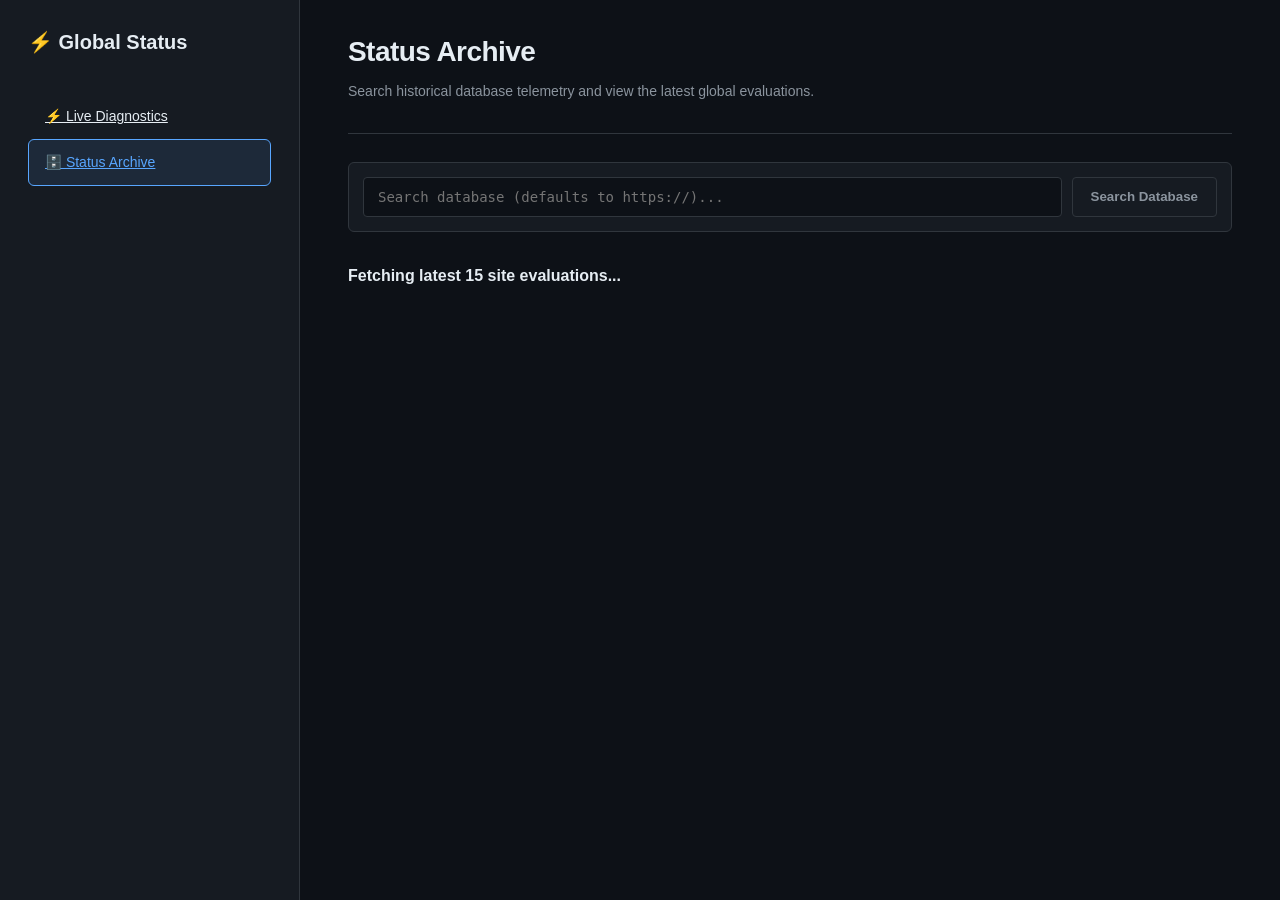
==== archive/index.html @ d2cebad3 "Create index.html v3, moving to multi-page application model" ====
<!DOCTYPE html>
<html lang="en">
<head>
    <meta charset="UTF-8">
    <meta name="viewport" content="width=device-width, initial-scale=1.0">
    <title>Status Archive</title>
    <link rel="icon" href="data:image/svg+xml,<svg xmlns=%22http://www.w3.org/2000/svg%22 viewBox=%220 0 100 100%22><text y=%22.9em%22 font-size=%2290%22>⚡</text></svg>">
    
    <!-- Loads global styles from root, and local styles from archive folder -->
    <link rel="stylesheet" href="../style.css">
    <link rel="stylesheet" href="archive.css">
</head>
<body>

<div class="app-layout">
    
    <!-- ================= SIDEBAR ================= -->
    <aside class="sidebar">
        <div class="sidebar-brand">
            <h2>⚡ Global Status</h2>
        </div>
        
        <div class="sidebar-menu">
            <!-- Navigate back one directory for Home -->
            <a href="../index.html" class="nav-btn">⚡ Live Diagnostics</a>
            <a href="index.html" class="nav-btn active">🗄️ Status Archive</a>
        </div>
    </aside>

    <!-- ================= MAIN CONTENT ================= -->
    <main class="main-content">
        <header>
            <h1>Status Archive</h1>
            <p>Search historical database telemetry and view the latest global evaluations.</p>
        </header>

        <div class="search-box">
            <input type="text" id="url-input" placeholder="Search database (defaults to https://)..." />
            <button id="check-btn" onclick="searchTestedUrl()">Search Database</button>
        </div>

        <div id="status-display" class="status-container" style="display: block; margin-top: 32px;">
            <h3 id="checking-headline" style="margin: 0 0 16px 0; font-size: 16px; font-weight: bold;">
                Fetching latest 15 site evaluations...
            </h3>
            <div class="grid" id="nodes-grid"></div>
        </div>
    </main>
</div>

<!-- Telemetry Modal (Moved here because it only belongs in the archive) -->
<div id="detail-modal" class="modal-backdrop" onclick="closeModalOnBackdrop(event)" style="display: none;">
    <div class="modal-card">
        <!-- Modal content omitted for brevity -->
    </div>
</div>

<!-- Loads dedicated JS for this page -->
<script src="archive.js"></script>
</body>
</html>
---- style.css ----
/* ==========================================================
   Enterprise Operations Theme
   Technical Support Dashboard
   ========================================================== */

:root{
    --bg:#0d1117;
    --surface:#161b22;
    --surface-hover:#1c2128;
    --border:#30363d;

    --text:#e6edf3;
    --muted:#8b949e;

    --green:#2ea043;
    --red:#da3633;
    --yellow:#d29922;
    --blue:#58a6ff;

    --button:#238636;
    --button-hover:#2ea043;

    --radius:6px;
}

*{
    box-sizing:border-box;
}

body {
    margin: 0;
    padding: 0; /* Removed padding to let app-layout handle spacing */
    background: var(--bg);
    color: var(--text);
    font-family: Inter, "Segoe UI", Roboto, sans-serif;
    line-height: 1.45;
    -webkit-font-smoothing: antialiased;
}

/* ========================================= */
/* App Layout (Sidebar + Main) */
/* ========================================= */

.app-layout {
    display: flex;
    min-height: 100vh;
}

.sidebar {
    width: 300px;
    background: var(--surface);
    border-right: 1px solid var(--border);
    padding: 28px;
    display: flex;
    flex-direction: column;
    gap: 36px;
    flex-shrink: 0;
}

.sidebar-brand h2 {
    margin: 0;
    font-size: 20px;
    color: var(--text);
}

.sidebar-section h3 {
    font-size: 11px;
    text-transform: uppercase;
    color: var(--muted);
    letter-spacing: 0.05em;
    margin: 0 0 12px 0;
}

/* Navigation Button */
.sidebar-menu {
    display: flex;
    flex-direction: column;
}

.nav-btn {
    background: transparent;
    border: 1px solid transparent;
    color: var(--text);
    text-align: left;
    padding: 12px 16px;
    border-radius: var(--radius);
    font-size: 14px;
    font-weight: 500;
    cursor: pointer;
    transition: all 0.2s;
    display: flex;
    align-items: center;
    gap: 10px;
}

.nav-btn:hover {
    background: var(--surface-hover);
}

.nav-btn.active {
    background: rgba(88, 166, 255, 0.1);
    border: 1px solid var(--blue);
    color: var(--blue);
}

/* Vertical Search Box in Sidebar */
.search-box.sidebar-search {
    flex-direction: column;
    padding: 0;
    background: transparent;
    border: none;
    gap: 8px;
}

.search-box.sidebar-search input {
    width: 100%;
}

.search-box.sidebar-search button {
    width: 100%;
}

/* Main Content Area */
.main-content {
    flex: 1;
    padding: 32px 48px;
    max-width: 1100px;
    overflow-y: auto;
}

/* ========================================= */
/* Sidebar Footer / Developer Credit */
/* ========================================= */

.sidebar-footer {
    margin-top: auto; /* Pushes the footer to the bottom of the sidebar */
    padding-top: 24px;
    border-top: 1px solid var(--border);
}

.sidebar-footer p {
    font-size: 11px;
    color: #6e7681;
    text-transform: uppercase;
    letter-spacing: 0.05em;
    margin: 0 0 12px 0;
}

.github-link {
    display: flex;
    align-items: center;
    gap: 8px;
    color: var(--muted);
    text-decoration: none;
    font-size: 13px;
    font-weight: 500;
    transition: color 0.15s ease;
}

.github-link:hover {
    color: var(--text); /* Lights up white on hover */
}

/* ========================================= */

header{
    margin-bottom:28px;
    padding-bottom:18px;
    border-bottom:1px solid var(--border);
}

h1{
    margin:0;
    font-size:28px;
    font-weight:700;
    letter-spacing:-.02em;
}

p{
    margin-top:8px;
    color:var(--muted);
    font-size:14px;
}

/* ========================================= */

.search-box{
    display:flex;
    gap:10px;
    margin-bottom:22px;
    padding:14px;
    background:var(--surface);
    border:1px solid var(--border);
    border-radius:var(--radius);
}

input{
    flex:1;
    padding:11px 14px;
    background:var(--bg);
    color:var(--text);
    border:1px solid var(--border);
    border-radius:4px;
    outline:none;
    font-size:14px;
    font-family:
        ui-monospace,
        SFMono-Regular,
        Consolas,
        monospace;
    transition:border-color .15s;
}

input:focus{
    border-color:var(--blue);
}

button{
    border:none;
    background:var(--button);
    color:#fff;
    padding:11px 18px;
    border-radius:4px;
    font-weight:600;
    cursor:pointer;
    transition:background .15s;
}

button:hover{
    background:var(--button-hover);
}

button:disabled{
    background:#30363d;
    color:#7d8590;
    cursor:not-allowed;
}

/* ========================================= */
/* Deprioritized Search Button Style */
/* ========================================= */

#check-btn {
    background: transparent;
    border: 1px solid var(--border);
    color: var(--muted);
    transition: all 0.15s ease;
}

#check-btn:hover {
    background: var(--surface-hover);
    border-color: #484f58;
    color: var(--text);
}

/* ========================================= */

.status-container{
    display:none;
}

.grid{
    display:grid;
    grid-template-columns:repeat(auto-fit,minmax(280px,1fr));
    gap:12px;
}

/* ========================================= */

.card{
    display:flex;
    flex-direction:column;
    justify-content:space-between;
    background:var(--surface);
    border:1px solid var(--border);
    border-left:4px solid #484f58;
    border-radius:6px;
    padding:16px;
    transition:
        background .15s,
        border-color .15s,
        transform .15s;
    cursor:pointer;
}

.card:hover{
    background:var(--surface-hover);
    border-color:#3d444d;
    transform:translateY(-1px);
}

.card-success{
    border-left-color:var(--green);
}

.card-danger{
    border-left-color:var(--red);
}

.card-warning{
    border-left-color:var(--yellow);
}

/* ========================================= */

.card-header{
    display:flex;
    justify-content:space-between;
    align-items:flex-start;
    margin-bottom:12px;
    gap:8px;
}

.card-title{
    font-size:12px;
    font-weight:700;
    letter-spacing:.05em;
    color:var(--text);
    word-break:break-word;
}

.dot{
    width:8px;
    height:8px;
    border-radius:50%;
    flex-shrink:0;
    margin-top:5px;
}

.dot-up{
    background:var(--green);
}

.dot-down{
    background:var(--red);
}

/* ========================================= */

.metric{
    display:flex;
    justify-content:space-between;
    align-items:center;
    padding:5px 0;
    font-size:13px;
    border-bottom:1px solid rgba(255,255,255,.03);
}

.metric:last-child{
    border:none;
}

.label{
    color:var(--muted);
}

.value{
    font-family:
        ui-monospace,
        SFMono-Regular,
        Consolas,
        monospace;
    font-weight:600;
}

.text-up{
    color:var(--green);
}

.text-down{
    color:var(--red);
}

.text-warn{
    color:var(--yellow);
}

/* ========================================= */

.geo-badge{
    margin-top:12px;
    padding:6px 8px;
    background:#241c0b;
    color:#d29922;
    border:1px solid #5c4815;
    border-radius:4px;
    font-size:11px;
    font-weight:600;
}

/* ========================================= */

.inspect-btn{
    margin-top:14px;
    padding:8px;
    width:100%;
    background:#21262d;
    color:var(--muted);
    border:1px solid var(--border);
    border-radius:4px;
    font-size:12px;
    font-weight:600;
    transition:
        background .15s,
        color .15s;
}

.card:hover .inspect-btn{
    background:#30363d;
    color:var(--text);
}

/* ========================================= */
/* Modal */
/* ========================================= */

.modal-backdrop{
    display:none;
    position:fixed;
    inset:0;
    background:rgba(0,0,0,.72);
    z-index:1000;
    justify-content:center;
    align-items:center;
    padding:20px;
}

.modal-card{
    width:100%;
    max-width:560px;
    background:var(--surface);
    border:1px solid var(--border);
    border-radius:8px;
    padding:22px;
    animation:modalSlide .18s ease-out;
}

.modal-header{
    display:flex;
    justify-content:space-between;
    align-items:center;
    margin-bottom:18px;
    padding-bottom:12px;
    border-bottom:1px solid var(--border);
}

.modal-header h3{
    margin:0;
    font-size:18px;
    font-weight:600;
}

.modal-close{
    color:var(--muted);
    cursor:pointer;
    font-size:22px;
}

.modal-close:hover{
    color:var(--text);
}

.modal-row{

    display:flex;
    justify-content:space-between;
    padding:8px 0;
    border-bottom:1px solid rgba(255,255,255,.03);
    font-size:13px;
}

.modal-row:last-child{
    border:none;
}

.modal-row .key{
    color:var(--muted);
}

.modal-row .val{
    text-align:right;
    font-weight:600;
    font-family:
        ui-monospace,
        SFMono-Regular,
        Consolas,
        monospace;
}

/* ========================================= */

@keyframes modalSlide{

    from{
        opacity:0;
        transform:translateY(8px);
    }

    to{
        opacity:1;
        transform:translateY(0);
    }
}

/* ========================================= */

::-webkit-scrollbar{
    width:10px;
}

::-webkit-scrollbar-thumb{
    background:#3a4048;
}

::-webkit-scrollbar-track{
    background:var(--bg);
}

/* ========================================= */
/* Infrastructure Footer (Muted) */
/* ========================================= */

.runner-info {
    margin-top: 48px;
    padding-top: 24px;
    border-top: 1px solid var(--border);
    color: var(--muted);
    font-size: 12px;
}

.runner-info h4 {
    margin: 0 0 8px 0;
    font-size: 11px;
    color: #6e7681;
    text-transform: uppercase;
    letter-spacing: 0.05em;
}

.runner-info p {
    margin: 0 0 10px 0;
    font-size: 12px;
    color: var(--muted);
}

.runner-info ul {
    margin: 0;
    padding-left: 20px;
    color: var(--muted);
}

.runner-info li {
    margin-bottom: 6px;
    line-height: 1.4;
}

.runner-info strong {
    color: #8b949e; 
    font-weight: 600;
}
.test-panel {
  background: #1e293b;
  border: 1px solid #334155;
  border-radius: 8px;
  padding: 20px;
  margin-bottom: 30px;
}

.test-panel h3 {
  margin-top: 0;
  color: #f8fafc;
  font-size: 1.1rem;
}

.input-group {
  display: flex;
  gap: 10px;
  margin-bottom: 15px;
}

#live-url-input {
  flex-grow: 1;
  padding: 10px 15px;
  background: #0f172a;
  border: 1px solid #475569;
  color: #fff;
  border-radius: 4px;
}

.primary-btn {
  background: #3b82f6;
  color: white;
  border: none;
  padding: 10px 20px;
  border-radius: 4px;
  cursor: pointer;
  font-weight: bold;
  transition: background 0.2s;
}

.primary-btn:hover {
  background: #2563eb;
}

.primary-btn:disabled {
  background: #475569;
  cursor: not-allowed;
}

.hidden {
  display: none !important;
}

#polling-status {
  display: flex;
  align-items: center;
  gap: 10px;
  color: #94a3b8;
  font-size: 0.9rem;
}

/* Simple CSS Spinner */
.spinner {
  width: 16px;
  height: 16px;
  border: 2px solid #334155;
  border-top-color: #3b82f6;
  border-radius: 50%;
  animation: spin 1s linear infinite;
}

@keyframes spin { 
  to { transform: rotate(360deg); } 
}

/* ========================================= */
/* Mobile Responsive Layout */
/* ========================================= */

@media (max-width: 768px) {
    /* Stack the layout vertically */
    .app-layout {
        flex-direction: column;
    }

    /* Turn the sidebar into a top section */
    .sidebar {
        width: 100%;
        border-right: none;
        border-bottom: 1px solid var(--border);
        padding: 24px 20px;
        gap: 20px;
    }

    /* Hide the "View 15 Evaluations" navigation button on mobile to save space */
    .sidebar-menu {
        display: none; 
    }

    /* Adjust main content padding for smaller screens */
    .main-content {
        padding: 24px 20px;
    }

    /* Make the grid 1-column on mobile for readability */
    .grid {
        grid-template-columns: 1fr;
    }
}
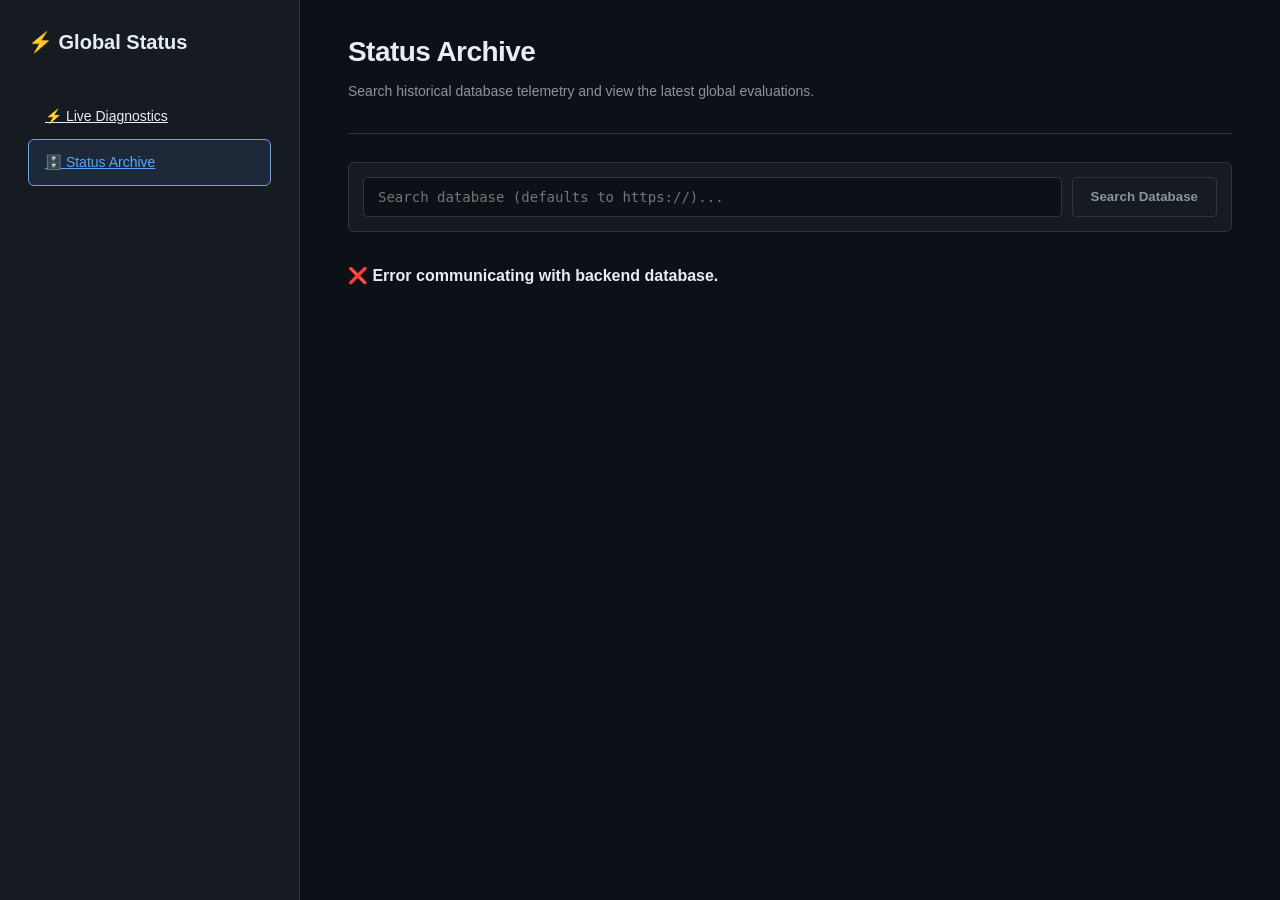
==== commit f9c848fd: "Update index.html" ====
--- a/archive/index.html
+++ b/archive/index.html
@@ -8,7 +8,6 @@
     
     <!-- Loads global styles from root, and local styles from archive folder -->
     <link rel="stylesheet" href="../style.css">
-    <link rel="stylesheet" href="archive.css">
 </head>
 <body>
 
@@ -55,7 +54,22 @@
     </div>
 </div>
 
+<!-- Technical Details Modal Pop-up -->
+<div id="detail-modal" class="modal-backdrop" onclick="closeModalOnBackdrop(event)" style="display: none;">
+    <div class="modal-card">
+        <div class="modal-header">
+            <h3 id="modal-title">Telemetry Inspection</h3>
+            <span class="modal-close" onclick="closeModal()">&times;</span>
+        </div>
+        <!-- This is the missing div that JavaScript is looking for! -->
+        <div class="modal-body" id="modal-content">
+            <!-- Dynamically populated by JS -->
+        </div>
+    </div>
+</div>
+    
 <!-- Loads dedicated JS for this page -->
+<script src="../utils.js"></script>
 <script src="archive.js"></script>
 </body>
 </html>
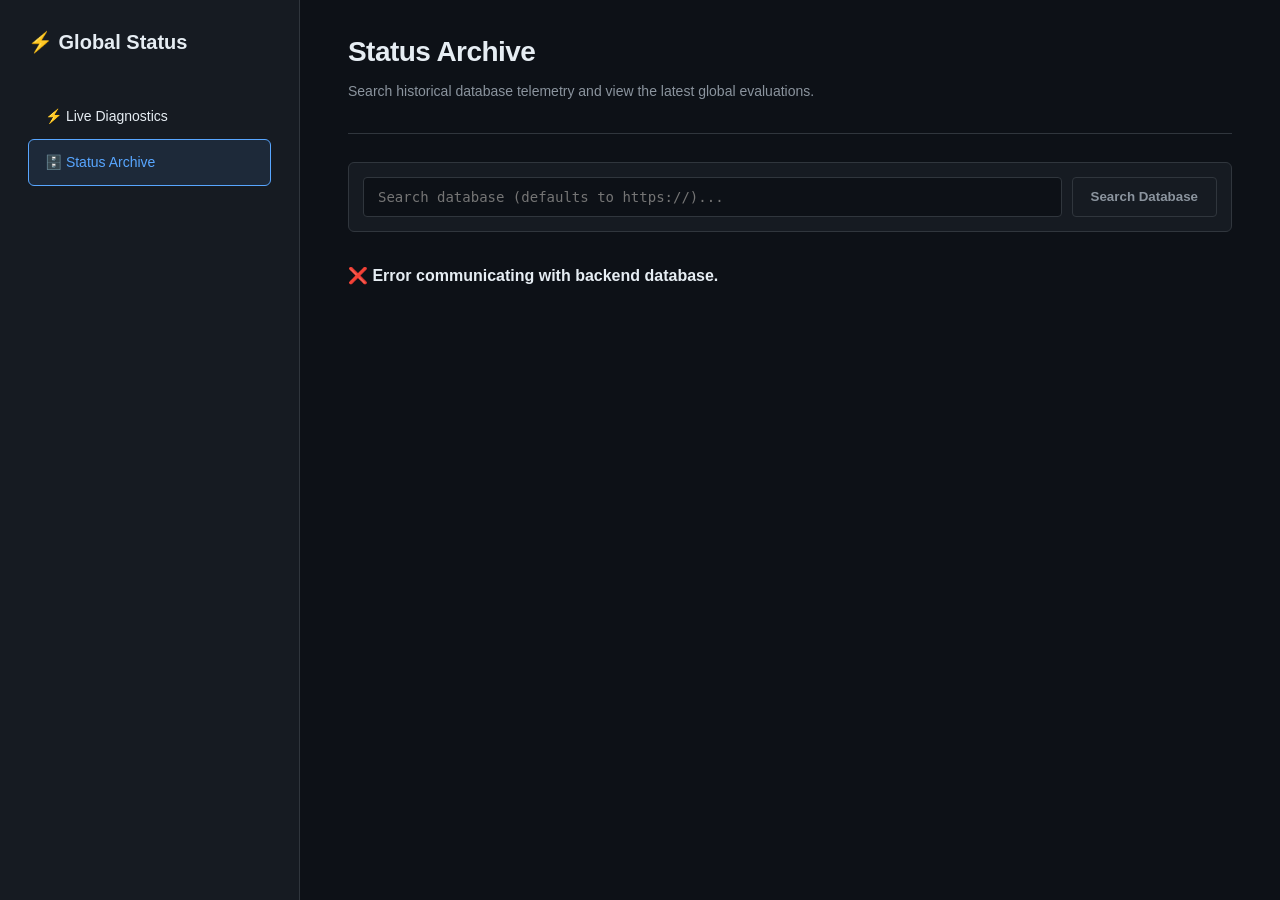
==== commit 40708c8c: "Update index.html" ====
--- a/archive/index.html
+++ b/archive/index.html
@@ -6,7 +6,7 @@
     <title>Status Archive</title>
     <link rel="icon" href="data:image/svg+xml,<svg xmlns=%22http://www.w3.org/2000/svg%22 viewBox=%220 0 100 100%22><text y=%22.9em%22 font-size=%2290%22>⚡</text></svg>">
     
-    <!-- Loads global styles from root, and local styles from archive folder -->
+    <!-- Loads global styles from root -->
     <link rel="stylesheet" href="../style.css">
 </head>
 <body>
@@ -21,8 +21,8 @@
         
         <div class="sidebar-menu">
             <!-- Navigate back one directory for Home -->
-            <a href="../index.html" class="nav-btn">⚡ Live Diagnostics</a>
-            <a href="index.html" class="nav-btn active">🗄️ Status Archive</a>
+            <a href="../index.html" class="nav-btn" style="text-decoration: none;">⚡ Live Diagnostics</a>
+            <a href="index.html" class="nav-btn active" style="text-decoration: none;">🗄️ Status Archive</a>
         </div>
     </aside>
 
@@ -47,13 +47,6 @@
     </main>
 </div>
 
-<!-- Telemetry Modal (Moved here because it only belongs in the archive) -->
-<div id="detail-modal" class="modal-backdrop" onclick="closeModalOnBackdrop(event)" style="display: none;">
-    <div class="modal-card">
-        <!-- Modal content omitted for brevity -->
-    </div>
-</div>
-
 <!-- Technical Details Modal Pop-up -->
 <div id="detail-modal" class="modal-backdrop" onclick="closeModalOnBackdrop(event)" style="display: none;">
     <div class="modal-card">
@@ -61,14 +54,13 @@
             <h3 id="modal-title">Telemetry Inspection</h3>
             <span class="modal-close" onclick="closeModal()">&times;</span>
         </div>
-        <!-- This is the missing div that JavaScript is looking for! -->
         <div class="modal-body" id="modal-content">
             <!-- Dynamically populated by JS -->
         </div>
     </div>
 </div>
-    
-<!-- Loads dedicated JS for this page -->
+
+<!-- Load shared tools first, then the archive logic -->
 <script src="../utils.js"></script>
 <script src="archive.js"></script>
 </body>
--- a/style.css
+++ b/style.css
@@ -88,6 +88,7 @@
     font-weight: 500;
     cursor: pointer;
     transition: all 0.2s;
+    text-decoration: none;
     display: flex;
     align-items: center;
     gap: 10px;
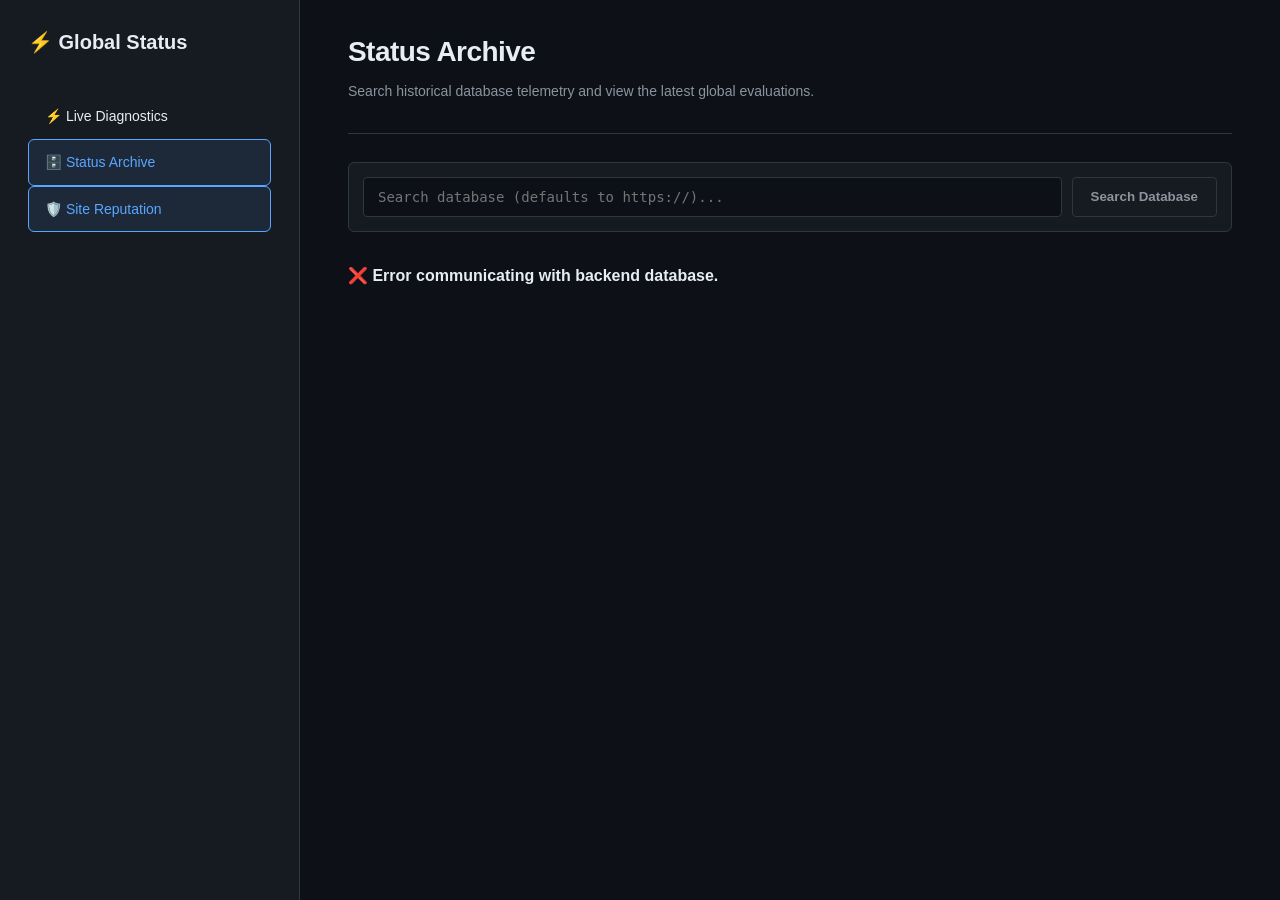
==== commit f03fcdf6: "Update index.html" ====
--- a/archive/index.html
+++ b/archive/index.html
@@ -23,6 +23,7 @@
             <!-- Navigate back one directory for Home -->
             <a href="../index.html" class="nav-btn" style="text-decoration: none;">⚡ Live Diagnostics</a>
             <a href="index.html" class="nav-btn active" style="text-decoration: none;">🗄️ Status Archive</a>
+            <a href="index.html" class="nav-btn active" style="text-decoration: none;">🛡️ Site Reputation</a>
         </div>
     </aside>
 
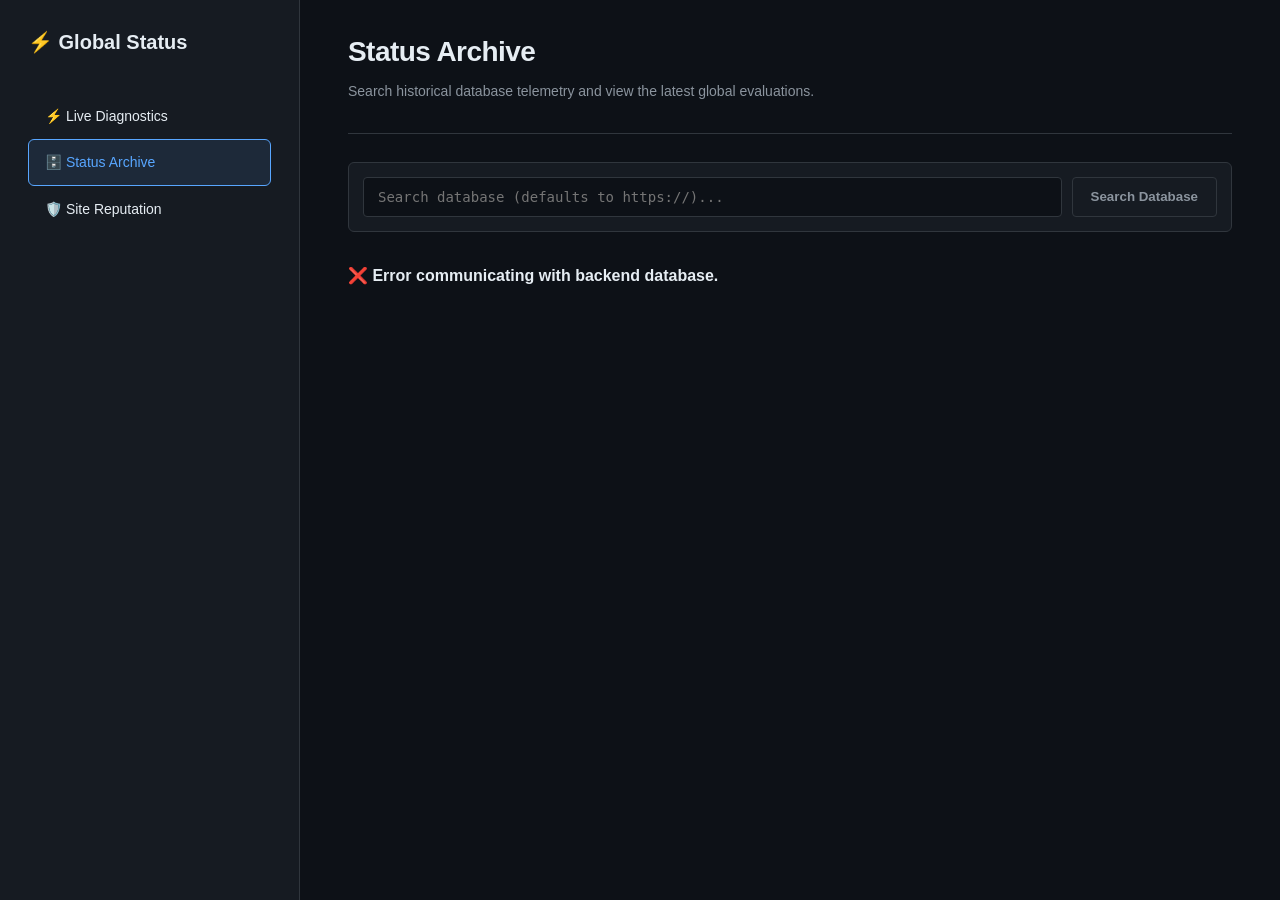
==== commit 8f608eb0: "Update index.html" ====
--- a/archive/index.html
+++ b/archive/index.html
@@ -23,7 +23,7 @@
             <!-- Navigate back one directory for Home -->
             <a href="../index.html" class="nav-btn" style="text-decoration: none;">⚡ Live Diagnostics</a>
             <a href="index.html" class="nav-btn active" style="text-decoration: none;">🗄️ Status Archive</a>
-            <a href="index.html" class="nav-btn active" style="text-decoration: none;">🛡️ Site Reputation</a>
+            <a href="../reputation/index.html" class="nav-btn" style="text-decoration: none;">🛡️ Site Reputation</a>
         </div>
     </aside>
 
